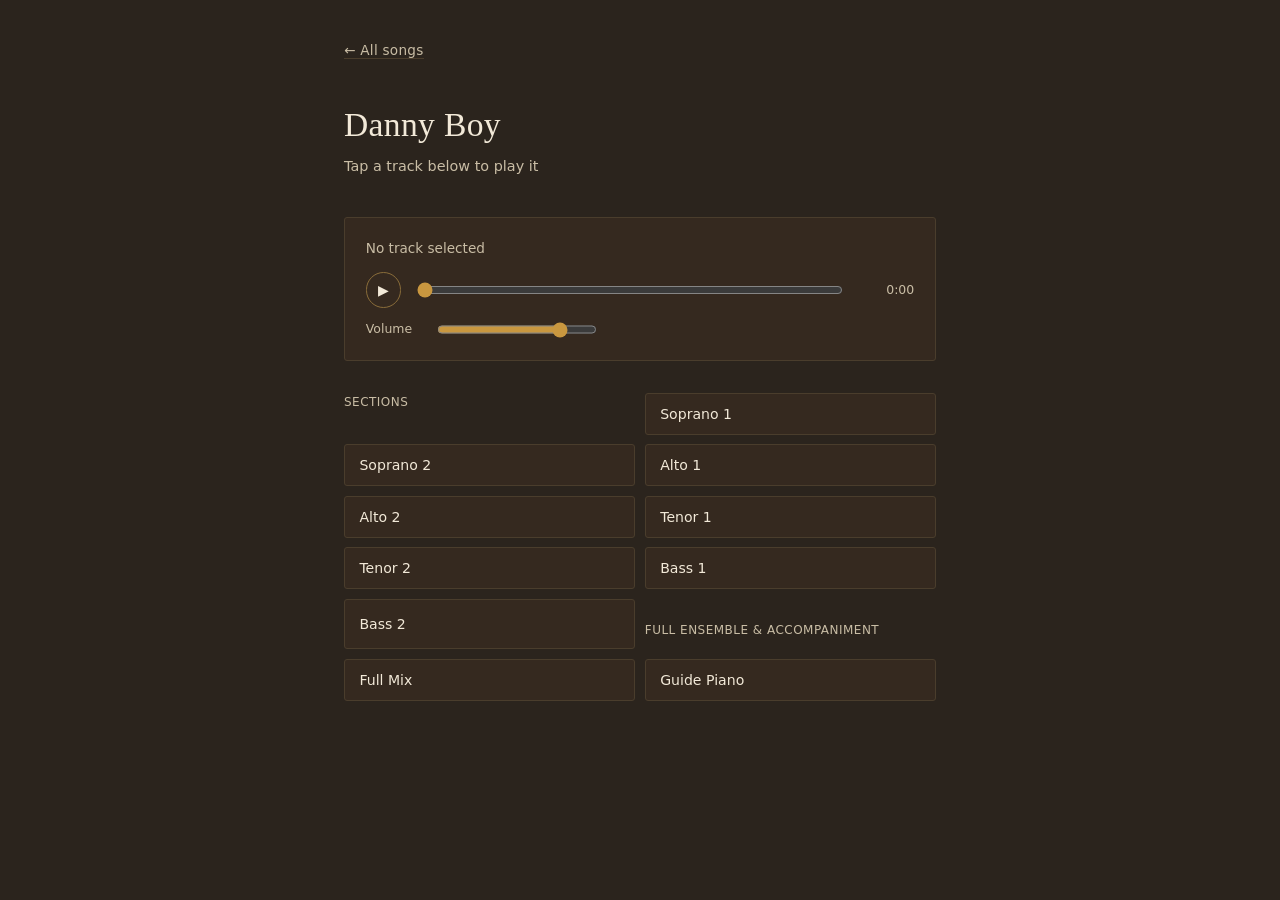
==== danny-boy.html @ 7cf75d95 "Add files via upload" ====
<!DOCTYPE html>
<html lang="en">
<head>
<meta charset="UTF-8">
<meta name="viewport" content="width=device-width, initial-scale=1.0">
<title>Danny Boy — Choir Parts</title>
<link rel="stylesheet" href="style.css">
</head>
<body>
<div class="wrap">

  <nav class="site-nav"><a href="index.html">&larr; All songs</a></nav>

  <h1 class="piece-title">Danny Boy</h1>
  <p class="piece-meta">Tap a track below to play it</p>

  <div class="player">
    <p class="now-playing" data-role="now-playing">No track selected</p>
    <div class="player-row">
      <button class="play-btn" data-role="play" aria-label="Play/pause">&#9654;</button>
      <input type="range" class="seek" data-role="seek" min="0" max="100" value="0" aria-label="Seek">
      <span class="time" data-role="time">0:00</span>
    </div>
    <div class="player-row">
      <span class="vol-label">Volume</span>
      <input type="range" class="volume" data-role="volume" min="0" max="1" step="0.01" value="0.8" aria-label="Volume">
    </div>
  </div>

  <audio id="player" preload="none"></audio>

  <div class="track-grid">
      <p class="group-label">Sections</p>
      <button class="track-btn" data-src="audio/danny-boy-soprano-1.mp3" data-label="Soprano 1">Soprano 1</button>
      <button class="track-btn" data-src="audio/danny-boy-soprano-2.mp3" data-label="Soprano 2">Soprano 2</button>
      <button class="track-btn" data-src="audio/danny-boy-alto-1.mp3" data-label="Alto 1">Alto 1</button>
      <button class="track-btn" data-src="audio/danny-boy-alto-2.mp3" data-label="Alto 2">Alto 2</button>
      <button class="track-btn" data-src="audio/danny-boy-tenor-1.mp3" data-label="Tenor 1">Tenor 1</button>
      <button class="track-btn" data-src="audio/danny-boy-tenor-2.mp3" data-label="Tenor 2">Tenor 2</button>
      <button class="track-btn" data-src="audio/danny-boy-bass-1.mp3" data-label="Bass 1">Bass 1</button>
      <button class="track-btn" data-src="audio/danny-boy-bass-2.mp3" data-label="Bass 2">Bass 2</button>
      <p class="group-label">Full Ensemble & Accompaniment</p>
      <button class="track-btn" data-src="audio/danny-boy-full-mix.mp3" data-label="Full Mix">Full Mix</button>
      <button class="track-btn" data-src="audio/danny-boy-guide-piano.mp3" data-label="Guide Piano">Guide Piano</button>
  </div>

</div>

<script src="player.js"></script>
</body>
</html>
---- style.css ----
/* Choir site — shared styles
   Palette: warm charcoal-brown ground, aged-gold accent, cream ink.
   Feel: a record sleeve / listening room, not a dashboard. */

:root {
  --ground: #2b241d;
  --ground-raised: #35291f;
  --ink: #f2e9d8;
  --ink-dim: #c9bda5;
  --gold: #c9973f;
  --gold-dim: #8a6d3a;
  --line: #4a3d2c;
  --radius: 3px;
}

* { box-sizing: border-box; }

html { -webkit-text-size-adjust: 100%; }

body {
  margin: 0;
  background: var(--ground);
  color: var(--ink);
  font-family: "Iowan Old Style", "Palatino Linotype", Georgia, serif;
  line-height: 1.5;
}

a { color: var(--gold); }
a:focus-visible, button:focus-visible, input:focus-visible {
  outline: 2px solid var(--gold);
  outline-offset: 2px;
}

.wrap {
  max-width: 640px;
  margin: 0 auto;
  padding: 2.5rem 1.5rem 5rem;
}

.site-nav {
  font-family: "Avenir Next", "Segoe UI", system-ui, sans-serif;
  font-size: 0.85rem;
  letter-spacing: 0.02em;
  margin-bottom: 2.5rem;
}
.site-nav a {
  color: var(--ink-dim);
  text-decoration: none;
  border-bottom: 1px solid var(--line);
}
.site-nav a:hover { color: var(--gold); border-color: var(--gold-dim); }

.piece-title {
  font-size: 2.1rem;
  font-weight: 400;
  margin: 0 0 0.15em;
  letter-spacing: 0.01em;
}

.piece-meta {
  font-family: "Avenir Next", "Segoe UI", system-ui, sans-serif;
  font-size: 0.9rem;
  color: var(--ink-dim);
  margin: 0 0 2.5rem;
}

.parts {
  border-top: 1px solid var(--line);
}

.part-row {
  display: grid;
  grid-template-columns: 6.5rem 1fr;
  gap: 1rem;
  align-items: center;
  padding: 1.1rem 0;
  border-bottom: 1px solid var(--line);
}

.part-name {
  font-family: "Avenir Next", "Segoe UI", system-ui, sans-serif;
  font-size: 0.95rem;
  color: var(--gold);
}

.part-controls {
  display: flex;
  align-items: center;
  gap: 0.9rem;
}

.play-btn {
  width: 2.2rem;
  height: 2.2rem;
  border-radius: 50%;
  border: 1px solid var(--gold-dim);
  background: var(--ground-raised);
  color: var(--ink);
  font-size: 0.9rem;
  cursor: pointer;
  display: flex;
  align-items: center;
  justify-content: center;
  flex-shrink: 0;
  transition: background 120ms ease, border-color 120ms ease;
}
.play-btn:hover { border-color: var(--gold); }
.play-btn[data-playing="true"] { background: var(--gold-dim); }

.seek {
  flex: 1;
  accent-color: var(--gold);
  height: 1.1rem;
}

.time {
  font-family: "Avenir Next", "Segoe UI", system-ui, sans-serif;
  font-size: 0.78rem;
  color: var(--ink-dim);
  min-width: 3.4rem;
  text-align: right;
  font-variant-numeric: tabular-nums;
}

.note {
  font-family: "Avenir Next", "Segoe UI", system-ui, sans-serif;
  font-size: 0.85rem;
  color: var(--ink-dim);
  margin-top: 2.5rem;
}

@media (max-width: 480px) {
  .part-row { grid-template-columns: 1fr; gap: 0.4rem; }
  .time { min-width: 2.8rem; }
}

/* --- Home: song buttons --- */
.song-grid {
  display: flex;
  flex-direction: column;
  gap: 0.8rem;
  border-top: none;
}
.song-btn {
  display: block;
  text-decoration: none;
  padding: 1.1rem 1.3rem;
  background: var(--ground-raised);
  border: 1px solid var(--line);
  border-radius: var(--radius);
  color: var(--ink);
  font-size: 1.15rem;
  transition: border-color 120ms ease;
}
.song-btn:hover { border-color: var(--gold); color: var(--gold); }

/* --- Song page: single player --- */
.player {
  background: var(--ground-raised);
  border: 1px solid var(--line);
  border-radius: var(--radius);
  padding: 1.2rem 1.3rem;
  margin-bottom: 2rem;
}
.now-playing {
  font-family: "Avenir Next", "Segoe UI", system-ui, sans-serif;
  font-size: 0.85rem;
  color: var(--ink-dim);
  margin: 0 0 0.9rem;
  min-height: 1.2em;
}
.now-playing .track-label { color: var(--gold); }
.player-row {
  display: flex;
  align-items: center;
  gap: 0.9rem;
  margin-bottom: 0.7rem;
}
.player-row:last-child { margin-bottom: 0; }
.player-row .seek { flex: 1; accent-color: var(--gold); height: 1.1rem; }
.player-row .time { font-family: "Avenir Next", "Segoe UI", system-ui, sans-serif; font-size: 0.78rem; color: var(--ink-dim); min-width: 3.4rem; text-align: right; font-variant-numeric: tabular-nums; }
.vol-label { font-family: "Avenir Next", "Segoe UI", system-ui, sans-serif; font-size: 0.78rem; color: var(--ink-dim); width: 3.4rem; flex-shrink: 0; }
.volume { flex: 1; accent-color: var(--gold); height: 1.1rem; max-width: 10rem; }

/* --- Track buttons --- */
.track-grid {
  display: grid;
  grid-template-columns: repeat(2, 1fr);
  gap: 0.6rem;
}
.track-btn {
  text-align: left;
  padding: 0.75rem 0.9rem;
  background: var(--ground-raised);
  border: 1px solid var(--line);
  border-radius: var(--radius);
  color: var(--ink);
  font-family: "Avenir Next", "Segoe UI", system-ui, sans-serif;
  font-size: 0.88rem;
  cursor: pointer;
  transition: border-color 120ms ease, background 120ms ease;
}
.track-btn:hover { border-color: var(--gold-dim); }
.track-btn.active { border-color: var(--gold); background: var(--gold-dim); color: var(--ink); }

.group-label {
  font-family: "Avenir Next", "Segoe UI", system-ui, sans-serif;
  font-size: 0.75rem;
  letter-spacing: 0.04em;
  text-transform: uppercase;
  color: var(--ink-dim);
  margin: 1.4rem 0 0.6rem;
}
.group-label:first-child { margin-top: 0; }

@media (max-width: 480px) {
  .track-grid { grid-template-columns: 1fr; }
}
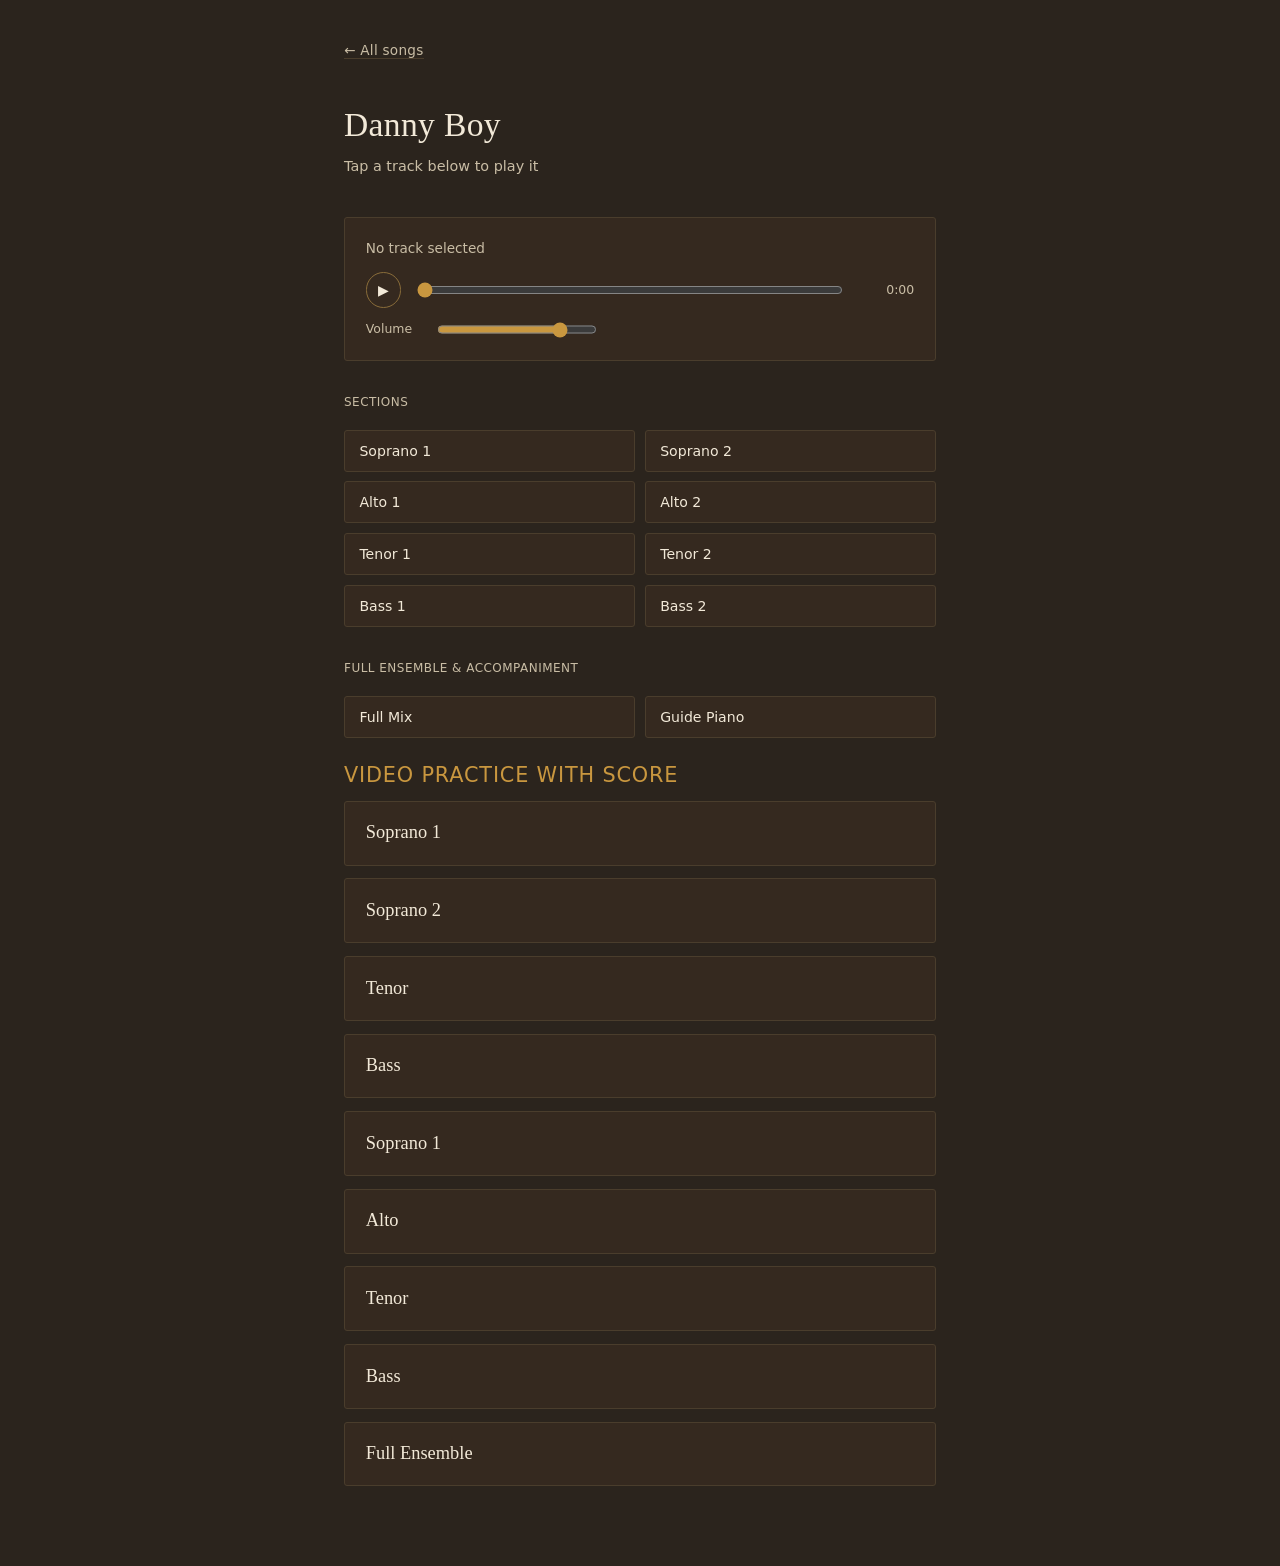
==== commit f0f383db: "reorder buttons" ====
--- a/danny-boy.html
+++ b/danny-boy.html
@@ -44,6 +44,19 @@
       <button class="track-btn" data-src="audio/danny-boy-guide-piano.mp3" data-label="Guide Piano">Guide Piano</button>
   </div>
 
+    <p class="group-label large">Video Practice with Score</p>
+  <div class="song-grid">
+    <a class="song-btn" href="https://www.youtube.com/watch?v=G5Lu4JWDGCQ" target="_blank" rel="noopener">Soprano 1</a>
+    <a class="song-btn" href="https://www.youtube.com/watch?v=5llSAUL_Fdc" target="_blank" rel="noopener">Soprano 2</a>
+    <a class="song-btn" href="https://www.youtube.com/watch?v=lbx7jzHfmLU" target="_blank" rel="noopener">Tenor</a>
+    <a class="song-btn" href="https://www.youtube.com/watch?v=m8e467HiBMA" target="_blank" rel="noopener">Bass</a>
+    <a class="song-btn" href="https://www.youtube.com/watch?v=G5Lu4JWDGCQ" target="_blank" rel="noopener">Soprano 1</a>
+    <a class="song-btn" href="https://www.youtube.com/watch?v=om-inA1WExE" target="_blank" rel="noopener">Alto</a>
+    <a class="song-btn" href="https://www.youtube.com/watch?v=lbx7jzHfmLU" target="_blank" rel="noopener">Tenor</a>
+    <a class="song-btn" href="https://www.youtube.com/watch?v=m8e467HiBMA" target="_blank" rel="noopener">Bass</a>
+    <a class="song-btn" href="https://www.youtube.com/watch?v=0yd5EE0hAB8" target="_blank" rel="noopener">Full Ensemble</a>
+  </div>
+
 </div>
 
 <script src="player.js"></script>
--- a/style.css
+++ b/style.css
@@ -64,6 +64,13 @@
   margin: 0 0 2.5rem;
 }
 
+.piece-meta.subtitle {
+  font-family: "Iowan Old Style", "Palatino Linotype", Georgia, serif;
+  font-size: 1.2rem;
+  color: var(--gold);
+  margin: 0 0 2.8rem;
+}
+
 .parts {
   border-top: 1px solid var(--line);
 }
@@ -216,3 +223,12 @@
 @media (max-width: 480px) {
   .track-grid { grid-template-columns: 1fr; }
 }
+.centered { text-align: center; }
+.title-line { display: block; }
+.group-label.large {
+  font-size: 1.3rem;
+  color: var(--gold);
+}
+.track-grid .group-label {
+  grid-column: 1 / -1;
+}
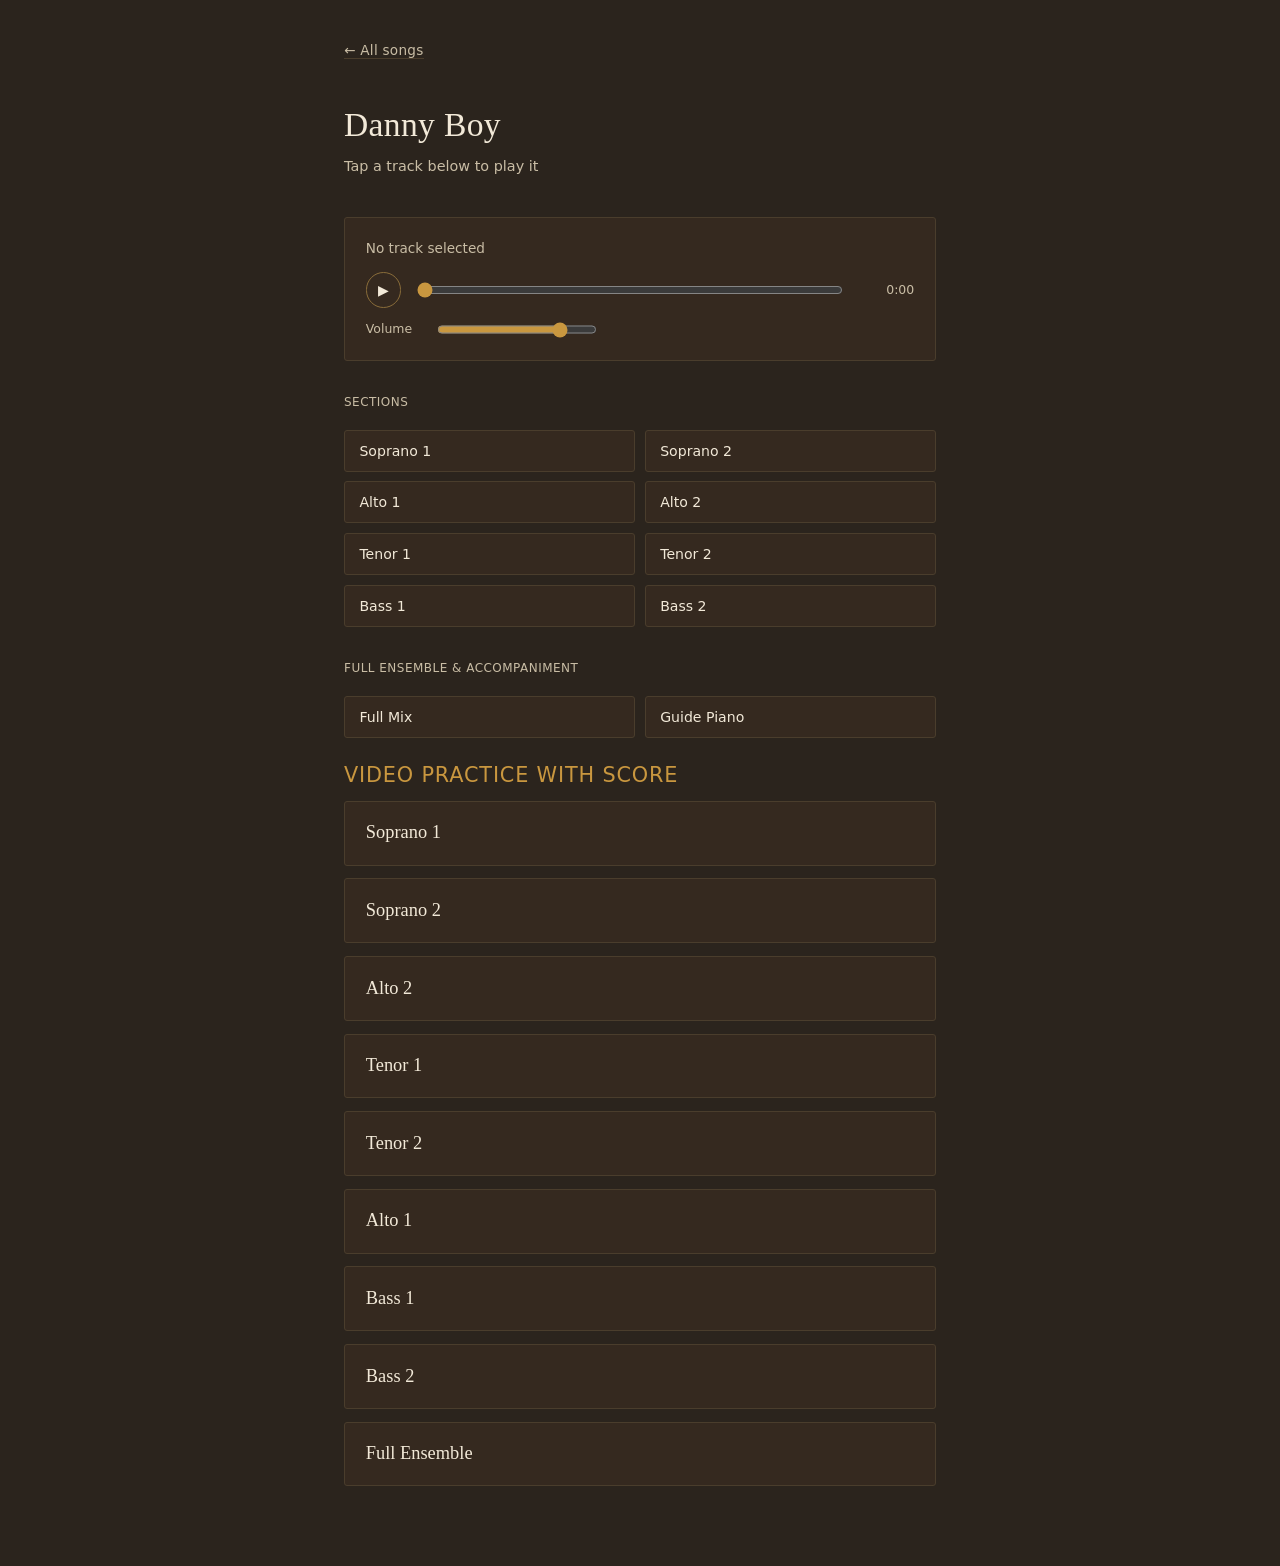
==== commit 9fc5ad2a: "add video to Danny Boy" ====
--- a/danny-boy.html
+++ b/danny-boy.html
@@ -48,13 +48,13 @@
   <div class="song-grid">
     <a class="song-btn" href="https://www.youtube.com/watch?v=G5Lu4JWDGCQ" target="_blank" rel="noopener">Soprano 1</a>
     <a class="song-btn" href="https://www.youtube.com/watch?v=5llSAUL_Fdc" target="_blank" rel="noopener">Soprano 2</a>
-    <a class="song-btn" href="https://www.youtube.com/watch?v=lbx7jzHfmLU" target="_blank" rel="noopener">Tenor</a>
-    <a class="song-btn" href="https://www.youtube.com/watch?v=m8e467HiBMA" target="_blank" rel="noopener">Bass</a>
-    <a class="song-btn" href="https://www.youtube.com/watch?v=G5Lu4JWDGCQ" target="_blank" rel="noopener">Soprano 1</a>
-    <a class="song-btn" href="https://www.youtube.com/watch?v=om-inA1WExE" target="_blank" rel="noopener">Alto</a>
-    <a class="song-btn" href="https://www.youtube.com/watch?v=lbx7jzHfmLU" target="_blank" rel="noopener">Tenor</a>
-    <a class="song-btn" href="https://www.youtube.com/watch?v=m8e467HiBMA" target="_blank" rel="noopener">Bass</a>
-    <a class="song-btn" href="https://www.youtube.com/watch?v=0yd5EE0hAB8" target="_blank" rel="noopener">Full Ensemble</a>
+    <a class="song-btn" href="https://www.youtube.com/watch?v=C38y39eL7cI" target="_blank" rel="noopener">Alto 2</a>
+    <a class="song-btn" href="https://www.youtube.com/watch?v=tInn1gidjDE" target="_blank" rel="noopener">Tenor 1</a>
+    <a class="song-btn" href="https://www.youtube.com/watch?v=C38y39eL7cI" target="_blank" rel="noopener">Tenor 2</a>
+    <a class="song-btn" href="https://www.youtube.com/watch?v=zsUe6j2ahIA" target="_blank" rel="noopener">Alto 1</a>
+    <a class="song-btn" href="https://www.youtube.com/watch?v=c7dzBDogcgM" target="_blank" rel="noopener">Bass 1</a>
+    <a class="song-btn" href="https://www.youtube.com/watch?v=O9TEaPIkahA" target="_blank" rel="noopener">Bass 2</a>
+    <a class="song-btn" href="https://www.youtube.com/watch?v=g5p_bZ-QSrU" target="_blank" rel="noopener">Full Ensemble</a>
   </div>
 
 </div>
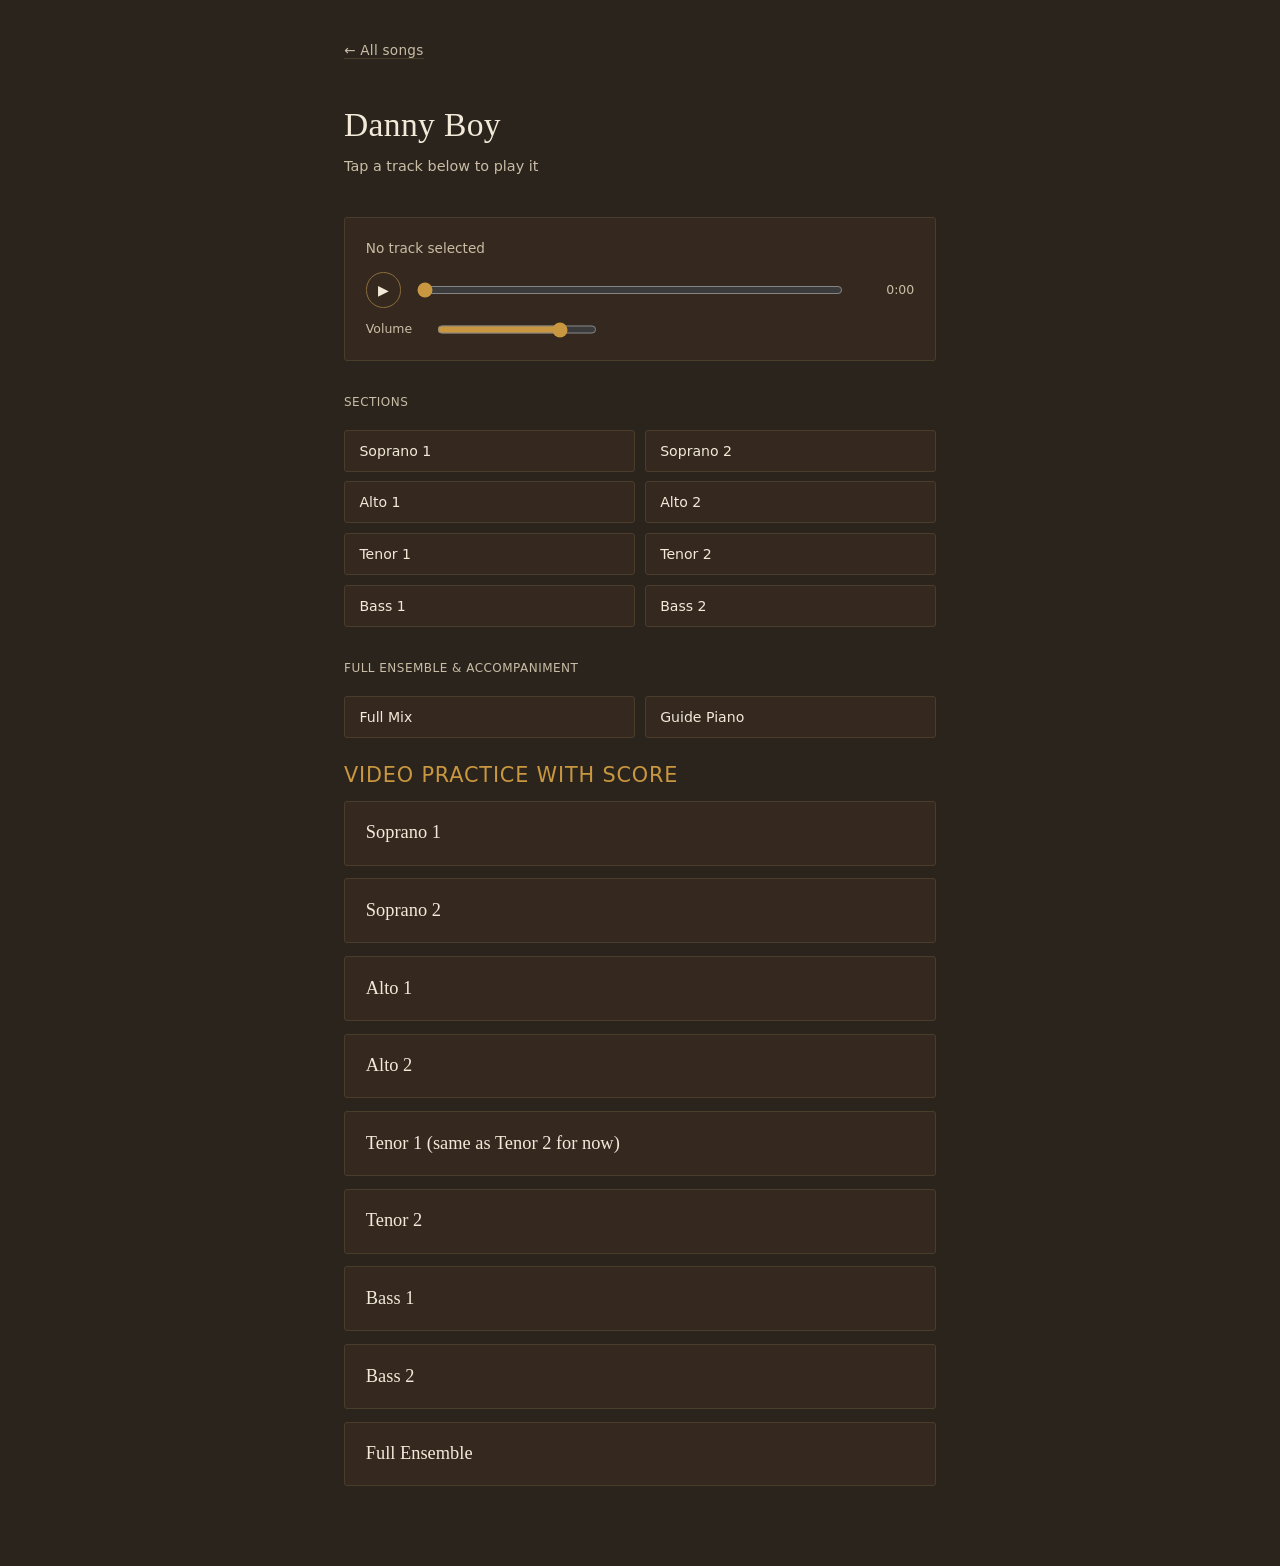
==== commit 245e5b12: "reordering DB videos" ====
--- a/danny-boy.html
+++ b/danny-boy.html
@@ -48,10 +48,10 @@
   <div class="song-grid">
     <a class="song-btn" href="https://www.youtube.com/watch?v=G5Lu4JWDGCQ" target="_blank" rel="noopener">Soprano 1</a>
     <a class="song-btn" href="https://www.youtube.com/watch?v=5llSAUL_Fdc" target="_blank" rel="noopener">Soprano 2</a>
+    <a class="song-btn" href="https://www.youtube.com/watch?v=zsUe6j2ahIA" target="_blank" rel="noopener">Alto 1</a>
     <a class="song-btn" href="https://www.youtube.com/watch?v=C38y39eL7cI" target="_blank" rel="noopener">Alto 2</a>
-    <a class="song-btn" href="https://www.youtube.com/watch?v=tInn1gidjDE" target="_blank" rel="noopener">Tenor 1</a>
-    <a class="song-btn" href="https://www.youtube.com/watch?v=C38y39eL7cI" target="_blank" rel="noopener">Tenor 2</a>
-    <a class="song-btn" href="https://www.youtube.com/watch?v=zsUe6j2ahIA" target="_blank" rel="noopener">Alto 1</a>
+    <a class="song-btn" href="https://www.youtube.com/watch?v=tInn1gidjDE" target="_blank" rel="noopener">Tenor 1 (same as Tenor 2 for now)</a>
+    <a class="song-btn" href="https://www.youtube.com/watch?v=tInn1gidjDE" target="_blank" rel="noopener">Tenor 2</a>
     <a class="song-btn" href="https://www.youtube.com/watch?v=c7dzBDogcgM" target="_blank" rel="noopener">Bass 1</a>
     <a class="song-btn" href="https://www.youtube.com/watch?v=O9TEaPIkahA" target="_blank" rel="noopener">Bass 2</a>
     <a class="song-btn" href="https://www.youtube.com/watch?v=g5p_bZ-QSrU" target="_blank" rel="noopener">Full Ensemble</a>
